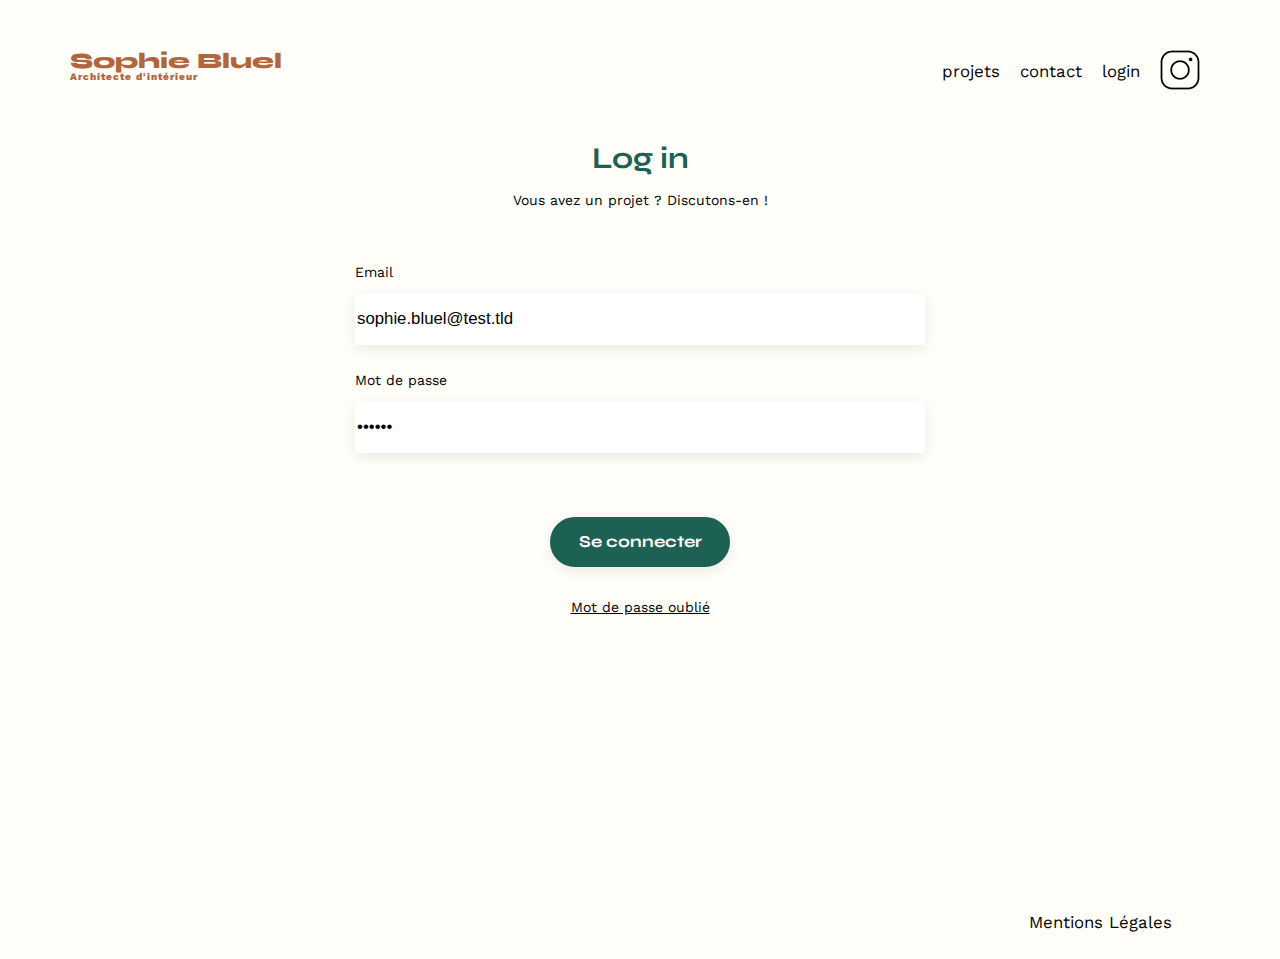
==== login.html @ 7a0740bd "first commit" ====
<!DOCTYPE html>
<html lang="fr">

<head>
	<meta charset="UTF-8">
	<title>Sophie Bluel - Architecte d'intérieur</title>
	<meta name="viewport" content="width=device-width, initial-scale=1.0">
	<link rel="preconnect" href="https://fonts.googleapis.com">
	<link rel="preconnect" href="https://fonts.gstatic.com" crossorigin>
	<link href="https://fonts.googleapis.com/css2?family=Syne:wght@700;800&family=Work+Sans&display=swap"
		rel="stylesheet">
	<meta name="description" content="">
	<link rel="stylesheet" href="./assets/style.css">
	<script src="login.js" defer></script>
</head>

<body>
	<header>
		<h1>Sophie Bluel <span>Architecte d'intérieur</span></h1>
		<nav>
			<ul>
				<li><a href="./index.html" id="projB">projets</a></li>
				<li>contact</li>
				<li>login</li>
				<li><img src="./assets/icons/instagram.png" alt="Instagram"></li>
			</ul>
		</nav>
	</header>
	<main>
		<section id="login">
			<h2>Log in</h2>
			<p>Vous avez un projet ? Discutons-en !</p>
			<form action="#" method="post">
				<label for="email">Email</label>
				<input type="email" name="email" id="email" value="sophie.bluel@test.tld">
				<label for="pass">Mot de passe</label>
				<input type="password" id="pass" name="password" minlength="3" required value="S0phie">
				<p id="loginErr-message"></p>
				<input type="submit" value="Se connecter" class ="rounded">
			</form>
			<a href="#" class="forgotpw">Mot de passe oublié</a>
		</section>
	</main>

	<footer>
		<nav>
			<ul>
				<li>Mentions Légales</li>
			</ul>
		</nav>
	</footer>
</body>

</html>
---- assets/style.css ----
/* http://meyerweb.com/eric/tools/css/reset/
   v2.0 | 20110126
   License: none (public domain)
*/

html,
body,
div,
span,
applet,
object,
iframe,
h1,
h2,
h3,
h4,
h5,
h6,
p,
blockquote,
pre,
a,
abbr,
acronym,
address,
big,
cite,
code,
del,
dfn,
em,
img,
ins,
kbd,
q,
s,
samp,
small,
strike,
strong,
sub,
sup,
tt,
var,
b,
u,
i,
center,
dl,
dt,
dd,
ol,
ul,
li,
fieldset,
form,
label,
legend,
table,
caption,
tbody,
tfoot,
thead,
tr,
th,
td,
article,
aside,
canvas,
details,
embed,
figure,
figcaption,
footer,
header,
hgroup,
menu,
nav,
output,
ruby,
section,
summary,
time,
mark,
audio,
video {
	margin: 0;
	padding: 0;
	border: 0;
	font-size: 100%;
	font: inherit;
	vertical-align: baseline;
}
/* HTML5 display-role reset for older browsers */
article,
aside,
details,
figcaption,
figure,
footer,
header,
hgroup,
menu,
nav,
section {
	display: block;
}
body {
	line-height: 1;
}
ol,
ul {
	list-style: none;
}
blockquote,
q {
	quotes: none;
}
blockquote:before,
blockquote:after,
q:before,
q:after {
	content: "";
	content: none;
}
table {
	border-collapse: collapse;
	border-spacing: 0;
}
/** end reset css**/
body {
	max-width: 1140px;
	margin: auto;
	font-family: "Work Sans";
	font-size: 14px;
	height: 100%;
	background-color: #fffef8;
}
header {
	display: flex;
	justify-content: space-between;
	margin: 50px 0;
}
section {
	margin: 50px 0;
}

h1 {
	display: flex;
	flex-direction: column;
	font-family: "Syne";
	font-size: 22px;
	font-weight: 800;
	color: #b1663c;
}

h1 > span {
	font-family: "Work Sans";
	font-size: 10px;
	letter-spacing: 0.1em;
}

h2 {
	font-family: "Syne";
	font-weight: 700;
	font-size: 30px;
	color: #1d6154;
}
nav ul {
	display: flex;
	align-items: center;
	list-style-type: none;
}
nav li {
	padding: 0 10px;
	font-size: 1.2em;
}

li:hover {
	color: #b1663c;
}
#introduction {
	display: flex;
	align-items: center;
}
#introduction figure {
	flex: 1;
}
#introduction img {
	display: block;
	margin: auto;
	width: 80%;
}

#introduction article {
	flex: 1;
}
#introduction h2 {
	margin-bottom: 1em;
}

#introduction p {
	margin-bottom: 0.5em;
}
#portfolio h2 {
	text-align: center;
	/* margin-bottom: 1em; */
}
.gallery {
	width: 100%;
	display: grid;
	grid-template-columns: 1fr 1fr 1fr;
	grid-column-gap: 20px;
	grid-row-gap: 30px;
}

.gallery img {
	width: 100%;
	height: 100%;
	object-fit: cover;
}
#contact {
	width: 50%;
	margin: auto;
}
#contact > * {
	text-align: center;
}
#contact h2 {
	margin-bottom: 20px;
}
#contact form {
	text-align: left;
	margin-top: 30px;
	display: flex;
	flex-direction: column;
}

#contact input {
	height: 50px;
	font-size: 1.2em;
	border: none;
	box-shadow: 0px 4px 14px rgba(0, 0, 0, 0.09);
}
#contact label {
	margin: 2em 0 1em 0;
}
#contact textarea {
	border: none;
	box-shadow: 0px 4px 14px rgba(0, 0, 0, 0.09);
}

input[type="submit"] {
	font-family: "Syne";
	font-weight: 700;
	color: white;
	background-color: #1d6154;
	margin: 0px auto 2em auto;
	width: 180px;
	text-align: center;
	border-radius: 60px;
}

footer nav ul {
	display: flex;
	justify-content: flex-end;
	margin: 2em;
}

/*     -----------------------   my code ----------------------- */

.top-blackLine {
	display: none;
	justify-content: center;
	align-items: center;
	width: 100%;
	height: 60px;
	background: black;
	position: absolute;
	top: 0px;
	left: 0px;
}

.top-blackLine_nav {
	display: flex;
	gap: 25px;
	align-items: center;
}

.editionModeBtn {
	color: white;
	text-decoration: none;
}

.publicateChangesBtn {
	color: black;
	background-color: white;
	text-decoration: none;
	padding: 11px 23px;
	font-weight: 700;
	text-align: center;
	border-radius: 60px;
	border: 2px solid;
	border-color: white;
	transition: transform 150ms ease;
}

.filter-menu {
	display: flex;
	flex-direction: row;
	justify-content: center;
	gap: 10px;
	margin-top: 50px;
	margin-bottom: 50px;
}

.filter-option {
	padding: 9px 30px;
}

.rounded {
	border: 2px solid #1d6154;
	border-radius: 60px;
	color: #1d6154;
	font-family: "Syne";
	font-style: normal;
	font-weight: 700;
	font-size: 16px;
	line-height: 19px;
	text-align: center;
	transform: scale(1);
	transition: transform 150ms ease;
}



.rounded:hover {
	transform: scale(1.025);
	transition: transform 150ms ease;
}

.modify {
	display: none;
	font-family: "Work Sans";
	font-size: 14px;
	text-decoration: none;
	color: black;
	cursor: pointer;
}

#logB {
	text-decoration: none;
	color: Black;
}

#logB:hover {
	color: #b1663c;
}

#projB {
	text-decoration: none;
	color: Black;
}

#projB:hover {
	color: #b1663c;
}

#portfolio_header {
	margin-bottom: 1em;
	display: flex;
	align-items: center;
	justify-content: center;
	gap: 20px;
}

#modifyProject {
	color: black;
	border: none;
	background-color: #fffef8;
}
#modifyProject:hover {
	transform: scale(1.1);
	transition: transform 100ms ease;
}

#sbModal {
	display: none;
	position: fixed;
	box-sizing: border-box;
	z-index: 1;
	margin: auto;
	overflow: auto;
	padding: 60px 100px 50px 100px;
	border-radius: 10px;
	left: 0;
	top: 200px;
	right: 0;
	bottom: 200px;
	width: 650px;
	height: 730px;
	background: #ffffff;
	animation: modalAppear 300ms ease-in;
}

.modal-content {
	display: flex;
	flex-direction: column;
	align-items: center;
	width: 100%;
	height: 100%;
}

#sbModal .close {
	font-size: 24px;
	cursor: pointer;
	top: 26px;
	right: 30px;
	position: absolute;
	font-weight: bold;
}

#sbModal .previous {
	font-size: 16px;
	cursor: pointer;
	top: 26px;
	left: 30px;
	position: absolute;
}

.modal_title {
	font-family: "Work Sans";
	font-style: normal;
	font-weight: 400;
	font-size: 26px;
	line-height: 30px;
	margin-bottom: 40px;
}

.smlGallery {
	display: grid;
	grid-template-columns: 1fr 1fr 1fr 1fr 1fr;
	grid-column-gap: 9px;
	grid-row-gap: 12px;
	height: 500px;
	overflow: auto;
}

.smlGallery img {
	width: 78px;
	height: 100px;
}

.smlGallery i {
	color: white;
	position: absolute;
	top: 5px;
	right: 5px;
	background-color: black;
	padding: 3px;
	font-size: 10px;
	cursor: pointer;
}

.smlGallery figure {
	position: relative;
}

.grayLine {
	margin: 50px 0px 40px 0px;
	width: 100%;
	border-top: 2px solid #b3b3b3;
}

.addPic_btn {
	display: flex;
	width: 237px;
	height: 36px;
	padding: 10px 48px;
	font-size: 14px;
	font-weight: 700;
	align-items: center;
	justify-content: center;
	margin-bottom: 25px;
}

.delete_btn {
	width: 237px;
	height: 17px;
	font-weight: 400;
	color: red;
	border: none;
	background-color: #fff;
}

.pic_add-img-label {
	display: flex;
	flex-direction: column;
	justify-content: center;
	align-items: center;
	width: 420px;
	height: 170px;
	background: #e8f1f7;
	border-radius: 5px;
}

.pic_add-title-label,
.pic_add-category-label {
	margin-top: 30px;
}

#photo {
	display: none;
}

#file-upload-button {
	background-color: #1d6154;
}

.addPicIcon {
	font-size: 64px;
	color: grey;
}

.addPic_Description-title {
	color: #306685;
	padding: 10px 33px;
	border-radius: 50px;
	background-color: #cbd6dc;
	margin-top: 20px;
}

.addPic_Description-byline {
	font-size: 10px;
	margin-top: 8px;
}

.grayEffect {
	background: rgba(0, 0, 0, 0.3);
	animation: smoothingbgcolor 250ms ease;
}
.blurEffect {
	filter: blur(5px);
	animation: blurEffect 750ms ease;
}

.adjustedmodify {
	margin-left: 55px;
	margin-top: 10px;
}
.adjustedPortfolioHeader {
	margin-left: 80px;
}
.adjustedMainHeader {
	margin-top: 100px;
}
.selected {
	color: #fff;
	background-color: #1d6154;
}

#contactSubBtn{
	margin-top: 40px;
}

#submitForm {
	display: flex;
	flex-direction: column;
}

/* .--imgSelected {
	opacity: 0.5;
} */

.select-title,
.select-category {
	z-index: 2;
	box-sizing: border-box;
	width: 420px;
	height: 51px;
	margin-top: 10px;

	border: 0px solid;
	background-color: transparent;
	box-shadow: 0px 4px 14px rgba(0, 0, 0, 0.2);
	outline: none;
	padding: 0px;
	font-family: "Work Sans";
	font-size: 16px;
}

#submitBtn {
	margin: 0 auto;
	padding: 10px 50px;
	width: 237px;
}

/*     -----------------------   fin my code ----------------------- */
#login {
	width: 50%;
	margin: auto;
	margin-bottom: 300px;
}
#login > * {
	text-align: center;
}
#login h2 {
	margin-bottom: 20px;
}
#login form {
	text-align: left;
	margin-top: 30px;
	display: flex;
	flex-direction: column;
}
#login input {
	height: 50px;
	font-size: 1.2em;
	/* border: none; */
	box-shadow: 0px 4px 14px rgba(0, 0, 0, 0.09);
}
#login label {
	margin: 2em 0 1em 0;
}
#login textarea {
	border: none;
	box-shadow: 0px 4px 14px rgba(0, 0, 0, 0.09);
}

#email, #pass {
	border:none;
}

/*     -----------------------  my code ----------------------- */

.loginErr {
	background-color: rgba(255, 68, 68, 0.445);
	border: 2px solid;
	border-color: rgba(255, 68, 68, 0.445);
	animation: shake 100ms ease-in 4;
}

.forgotpw {
	display: flex;
	justify-content: center;
	color: black;
}

#loginErr-message {
	display:flex;
	justify-content: center;
	height: 24px;
	margin: 20px 0px 20px 0px;
	font-size: 16px;
	color: red;
}

@keyframes shake {
	0% {
		transform: translateX(0px);
	}
	25% {
		transform: translateX(-8px);
	}
	50% {
		transform: translateX(0px);
	}
	75% {
		transform: translateX(8px);
	}
	100% {
		transform: translateX(0px);
	}
}

@keyframes modalAppear {
	0% {
		opacity: 0;
		transform: TranslateY(-5rem);
	}
	5% {
		opacity: 0;
	}
	100% {
		opacity: 1;
		transform: TranslateY(0rem);
	}
}

@keyframes grayEffect {
	0% {
		background-color: rgb(255, 254, 248, 1);
	}
	40% {
		background-color: rgb(255, 254, 248, 1);
	}
	100% {
		background: rgba(0, 0, 0, 0.3);
	}
}

@keyframes blurEffect {
	0% {
		filter: blur(0px);
	}
	100% {
		filter: blur(5px);
	}
}
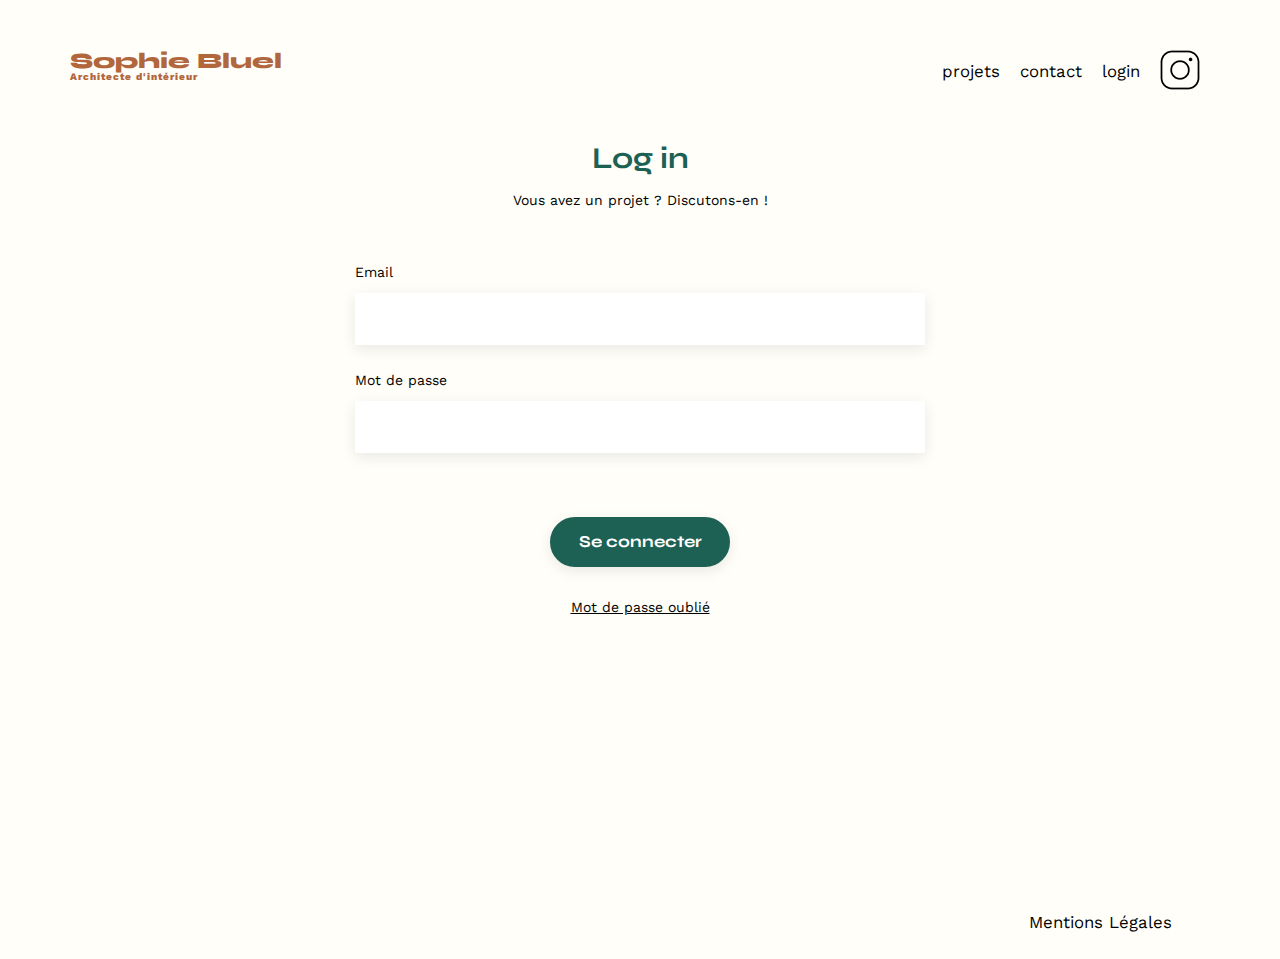
==== commit f9cf010b: "Added openModal() & closeModal() To make code cleaner -- Deleted all consol.log -- addedmissing modi" ====
--- a/login.html
+++ b/login.html
@@ -32,9 +32,9 @@
 			<p>Vous avez un projet ? Discutons-en !</p>
 			<form action="#" method="post">
 				<label for="email">Email</label>
-				<input type="email" name="email" id="email" value="sophie.bluel@test.tld">
+				<input type="email" name="email" id="email">
 				<label for="pass">Mot de passe</label>
-				<input type="password" id="pass" name="password" minlength="3" required value="S0phie">
+				<input type="password" id="pass" name="password" minlength="3" required>
 				<p id="loginErr-message"></p>
 				<input type="submit" value="Se connecter" class ="rounded">
 			</form>
--- a/assets/style.css
+++ b/assets/style.css
@@ -521,6 +521,15 @@
 	font-size: 64px;
 	color: grey;
 }
+.addPic_Description-title , .addPic_Description-byline, .addPicIcon {
+	display: flex;
+}
+
+#preview{
+	display: none;
+	width:130px;
+	height: 170px;
+}
 
 .addPic_Description-title {
 	color: #306685;
